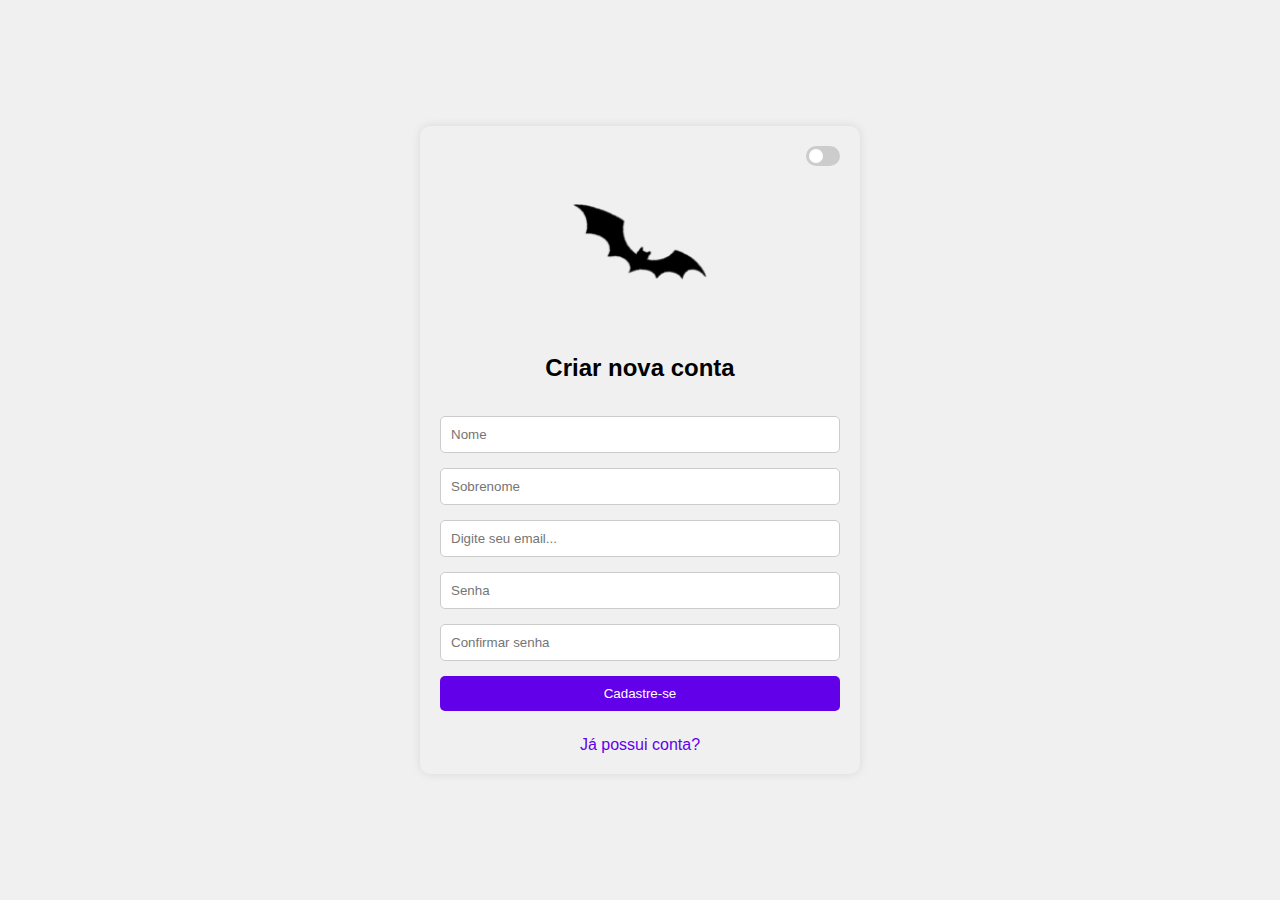
==== cadastro.html @ fecc2022 "implementações-pwa" ====
<!DOCTYPE html>
<html lang="en" data-theme="light">
<head>
  <meta charset="UTF-8">
  <meta name="viewport" content="width=device-width, initial-scale=1.0">
  <title>Sismorcego - Cadastro</title>
  <link rel="stylesheet" href="styles/cadastro.css">
  <link rel="manifest" href="js/manifest.json">
  <script src="js/theme-toggle.js" defer></script>
</head>
<body>
  <div class="register-container">
    <div class="theme-switch">
      <label class="switch">
        <input type="checkbox" id="theme-toggle">
        <span class="slider"></span>
      </label>
    </div>
    <div class="logo">
      <img src="src/Logo_tema_claro144px.png" alt="Logo" id="logo">
    </div>
    <form class="register-form">
      <h2>Criar nova conta</h2>
      <input type="text" name="firstName" placeholder="Nome" required>
      <input type="text" name="lastName" placeholder="Sobrenome" required>
      <input type="email" name="email" placeholder="Digite seu email..." required>
      <input type="password" name="password" placeholder="Senha" required>
      <input type="password" name="confirmPassword" placeholder="Confirmar senha" required>
      <button type="submit">Cadastre-se</button>
      <a href="login.html">Já possui conta?</a>
    </form>
  </div>
  <script src="js/theme.js"></script>
</body>
</html>
---- styles/cadastro.css ----
body {
  font-family: Arial, sans-serif;
  background-color: var(--background-color);
  color: var(--text-color);
  display: flex;
  justify-content: center;
  align-items: center;
  height: 100vh;
  margin: 0;
  transition: background-color 0.3s, color 0.3s;
}

:root {
  --background-color: #f0f0f0;
  --text-color: #000;
}

[data-theme="dark"] {
  --background-color: #121212;
  --text-color: #fff;
}

.register-container {
  background-color: var(--background-color);
  border-radius: 10px;
  padding: 20px;
  box-shadow: 0 0 10px rgba(0, 0, 0, 0.1);
  text-align: center;
  width: 100%;
  max-width: 400px;
}

.logo img {
  width: 150px;
}

.theme-switch {
  text-align: right;
  margin-bottom: 10px;
}

.switch {
  position: relative;
  display: inline-block;
  width: 34px;
  height: 20px;
}

.switch input {
  display: none;
}

.slider {
  position: absolute;
  cursor: pointer;
  top: 0;
  left: 0;
  right: 0;
  bottom: 0;
  background-color: #ccc;
  transition: 0.4s;
  border-radius: 34px;
}

.slider:before {
  position: absolute;
  content: "";
  height: 14px;
  width: 14px;
  left: 3px;
  bottom: 3px;
  background-color: white;
  transition: 0.4s;
  border-radius: 50%;
}

input:checked + .slider {
  background-color: #2196F3;
}

input:checked + .slider:before {
  transform: translateX(14px);
}

.register-form {
  display: flex;
  flex-direction: column;
  gap: 15px;
}

.register-form input {
  padding: 10px;
  border: 1px solid #ccc;
  border-radius: 5px;
  width: 100% ;
  box-sizing: border-box;
}

.register-form button {
  padding: 10px;
  background-color: #6200ea;
  color: white;
  border: none;
  border-radius: 5px;
  cursor: pointer;
  width: 100%; 
  box-sizing: border-box;
}

.register-form a {
  color: #6200ea;
  text-decoration: none;
  margin-top: 10px;
}

.register-form a:hover {
  text-decoration: underline;
}

@media (max-width: 500px) {
  .register-container {
    padding: 15px;
  }

  .register-form input,
  .register-form button {
    margin: 5px 0;
    padding: 8px;
  }
}
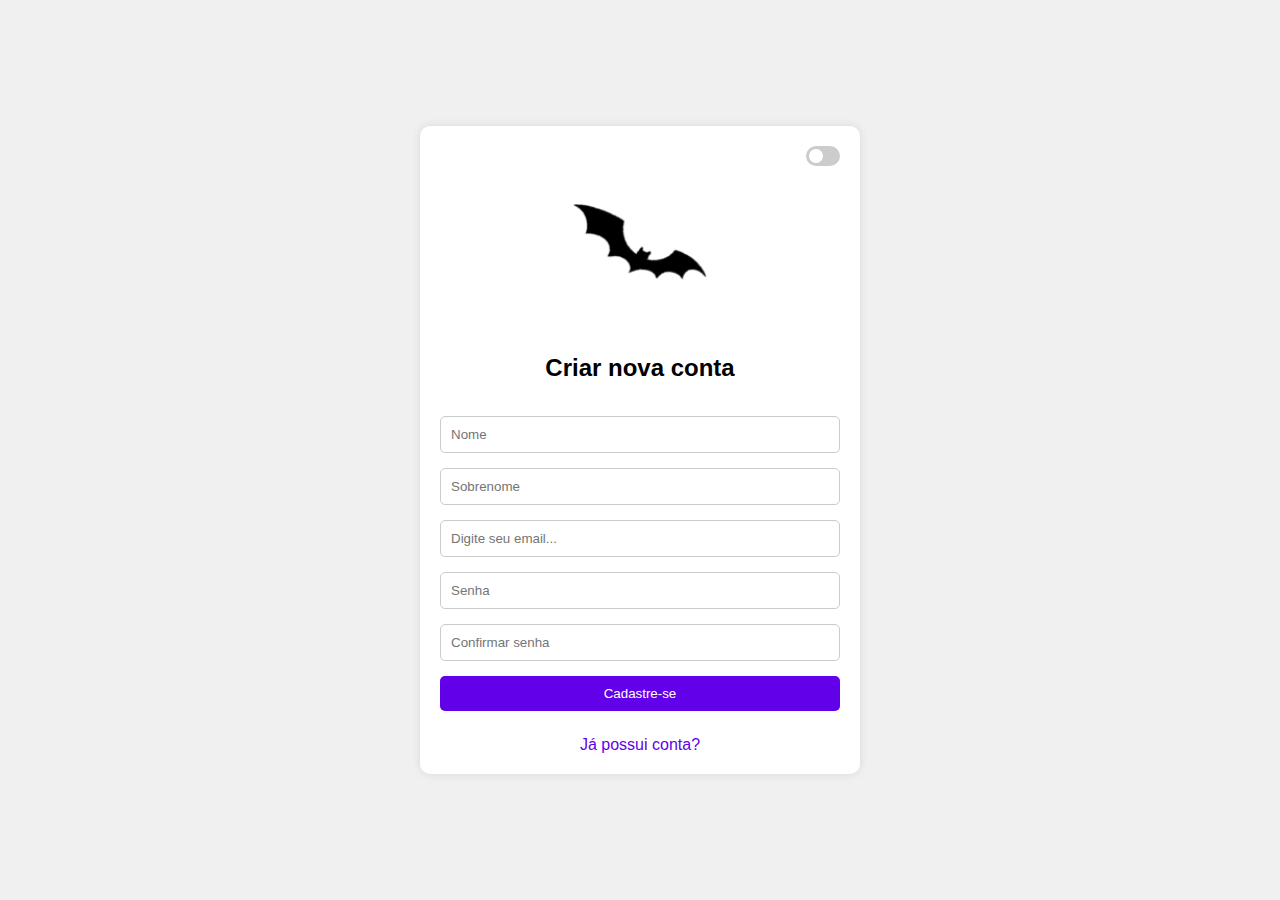
==== commit 5878e4d1: "ajeitando erros" ====
--- a/cadastro.html
+++ b/cadastro.html
@@ -6,7 +6,6 @@
   <title>Sismorcego - Cadastro</title>
   <link rel="stylesheet" href="styles/cadastro.css">
   <link rel="manifest" href="js/manifest.json">
-  <script src="js/theme-toggle.js" defer></script>
 </head>
 <body>
   <div class="register-container">
@@ -27,7 +26,7 @@
       <input type="password" name="password" placeholder="Senha" required>
       <input type="password" name="confirmPassword" placeholder="Confirmar senha" required>
       <button type="submit">Cadastre-se</button>
-      <a href="login.html">Já possui conta?</a>
+      <a href="index.html">Já possui conta?</a>
     </form>
   </div>
   <script src="js/theme.js"></script>
--- a/styles/cadastro.css
+++ b/styles/cadastro.css
@@ -1,6 +1,6 @@
 body {
   font-family: Arial, sans-serif;
-  background-color: var(--background-color);
+  background-color: var(--body-background-color);
   color: var(--text-color);
   display: flex;
   justify-content: center;
@@ -11,17 +11,19 @@
 }
 
 :root {
-  --background-color: #f0f0f0;
+  --body-background-color: #f0f0f0;
+  --container-background-color: #fff;
   --text-color: #000;
 }
 
 [data-theme="dark"] {
-  --background-color: #121212;
+  --body-background-color: #1d1d1d;  /* Um pouco mais claro que o container */
+  --container-background-color: #121212;  /* Fundo do container */
   --text-color: #fff;
 }
 
 .register-container {
-  background-color: var(--background-color);
+  background-color: var(--container-background-color);
   border-radius: 10px;
   padding: 20px;
   box-shadow: 0 0 10px rgba(0, 0, 0, 0.1);
@@ -92,7 +94,7 @@
   padding: 10px;
   border: 1px solid #ccc;
   border-radius: 5px;
-  width: 100% ;
+  width: 100%;
   box-sizing: border-box;
 }
 
@@ -103,7 +105,7 @@
   border: none;
   border-radius: 5px;
   cursor: pointer;
-  width: 100%; 
+  width: 100%;
   box-sizing: border-box;
 }
 
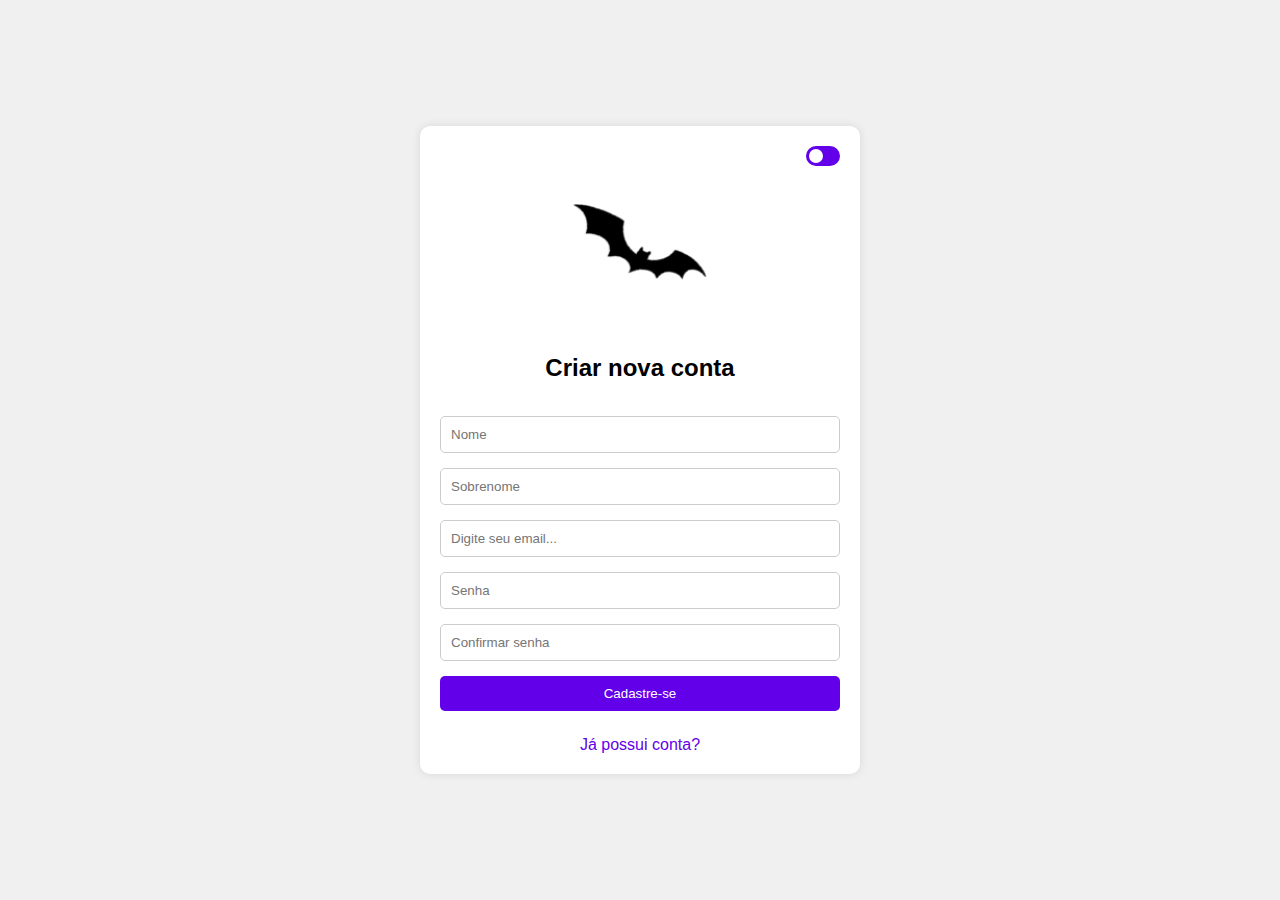
==== commit 5550994f: "login" ====
--- a/cadastro.html
+++ b/cadastro.html
@@ -18,7 +18,7 @@
     <div class="logo">
       <img src="src/Logo_tema_claro144px.png" alt="Logo" id="logo">
     </div>
-    <form class="register-form">
+    <form id="registerForm" class="register-form">
       <h2>Criar nova conta</h2>
       <input type="text" name="firstName" placeholder="Nome" required>
       <input type="text" name="lastName" placeholder="Sobrenome" required>
@@ -27,7 +27,7 @@
       <input type="password" name="confirmPassword" placeholder="Confirmar senha" required>
       <button type="submit">Cadastre-se</button>
       <a href="index.html">Já possui conta?</a>
-    </form>
+   </form>   
   </div>
   <script src="js/theme.js"></script>
 </body>
--- a/styles/cadastro.css
+++ b/styles/cadastro.css
@@ -59,7 +59,7 @@
   left: 0;
   right: 0;
   bottom: 0;
-  background-color: #ccc;
+  background-color: #6200ea;
   transition: 0.4s;
   border-radius: 34px;
 }
@@ -77,7 +77,7 @@
 }
 
 input:checked + .slider {
-  background-color: #2196F3;
+  background-color: #6200ea;
 }
 
 input:checked + .slider:before {
@@ -98,6 +98,10 @@
   box-sizing: border-box;
 }
 
+.register-form input:focus {
+  outline: 2px solid #6200ea;
+}
+
 .register-form button {
   padding: 10px;
   background-color: #6200ea;
@@ -107,6 +111,11 @@
   cursor: pointer;
   width: 100%;
   box-sizing: border-box;
+  transition: .5s ease;
+}
+
+.register-form button:hover {
+  background-color: #5203c1;
 }
 
 .register-form a {
